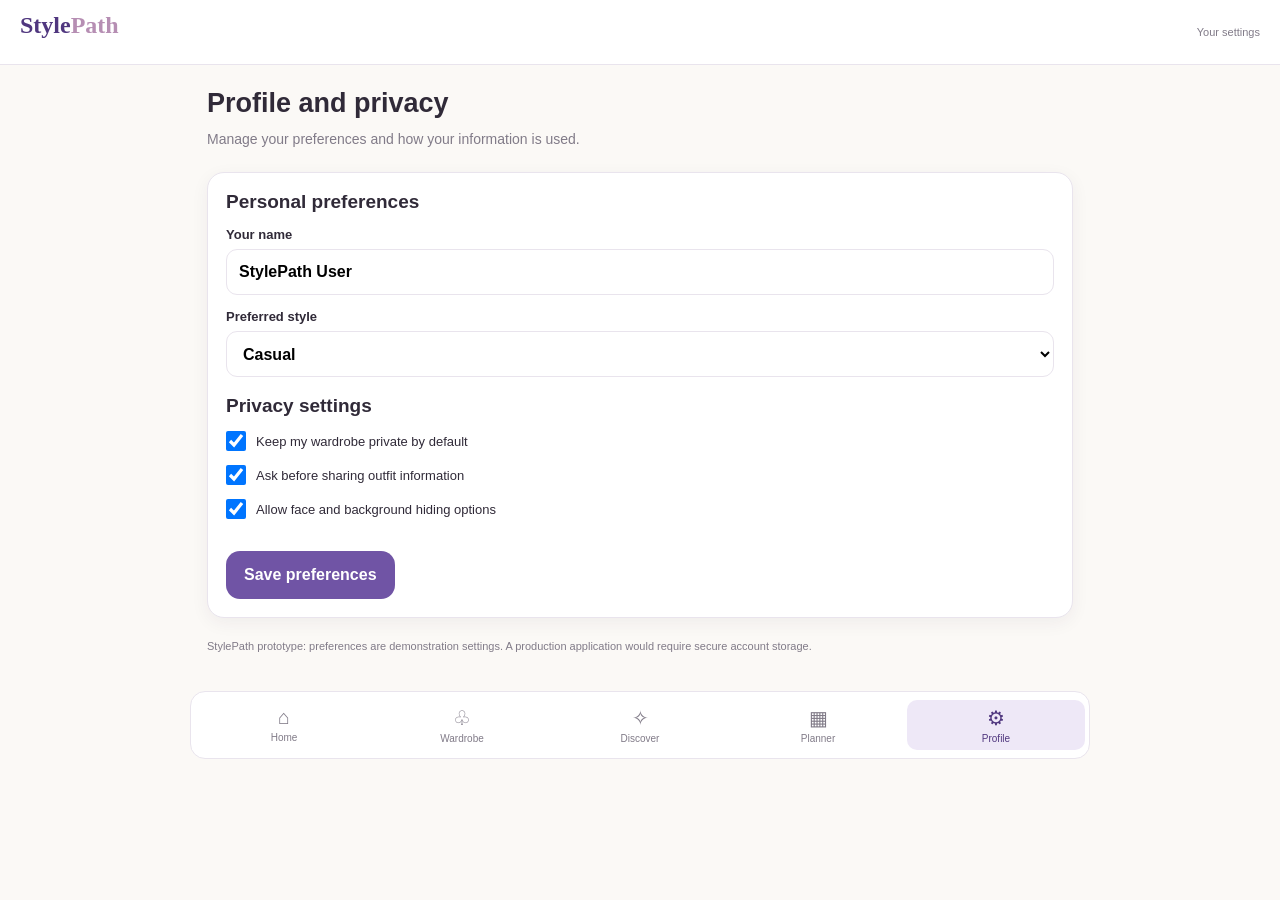
==== profile.html @ 41efa647 "initial commit" ====
<!DOCTYPE html>
<html lang="en">
<head>
  <meta charset="UTF-8">
  <meta name="viewport" content="width=device-width, initial-scale=1">
  <title>StylePath | Profile</title>
  <link rel="stylesheet" href="style.css">
</head>
<body>

<header class="topbar">
  <h2 class="top-brand">Style<span>Path</span></h2>
  <small>Your settings</small>
</header>

<main class="main">

  <h1>Profile and privacy</h1>
  <p class="subtitle">
    Manage your preferences and how your information is used.
  </p>

  <section class="card">

    <h2>Personal preferences</h2>

    <label>Your name
      <input id="profileName" value="StylePath User">
    </label>

    <label>Preferred style
      <select id="preferredStyle">
        <option>Casual</option>
        <option>Minimalist</option>
        <option>Smart casual</option>
        <option>Classic</option>
        <option>Creative</option>
      </select>
    </label>

    <h2 class="spaced">Privacy settings</h2>

    <label class="checkbox-label">
      <input type="checkbox" checked>
      Keep my wardrobe private by default
    </label>

    <label class="checkbox-label">
      <input type="checkbox" checked>
      Ask before sharing outfit information
    </label>

    <label class="checkbox-label">
      <input type="checkbox" checked>
      Allow face and background hiding options
    </label>

    <button class="btn spaced" onclick="saveProfile()">
      Save preferences
    </button>

    <div id="profileMessage"></div>

  </section>

  <p class="footer-note">
    StylePath prototype: preferences are demonstration settings.
    A production application would require secure account storage.
  </p>

</main>

<nav class="bottom-nav">
  <a href="home.html">⌂<span>Home</span></a>
  <a href="wardrobe.html">♧<span>Wardrobe</span></a>
  <a href="discover.html">✧<span>Discover</span></a>
  <a href="planner.html">▦<span>Planner</span></a>
  <a class="active" href="profile.html">⚙<span>Profile</span></a>
</nav>

<script src="script.js"></script>
</body>
</html>
---- style.css ----
:root {
  --purple: #7054a5;
  --purple-dark: #50377f;
  --lavender: #eee8f7;
  --cream: #fbf9f6;
  --ink: #302a38;
  --muted: #817b88;
  --border: #e9e4ed;
}

* {
  box-sizing: border-box;
  margin: 0;
  padding: 0;
}

body {
  font-family: -apple-system, BlinkMacSystemFont, "Segoe UI", sans-serif;
  background: var(--cream);
  color: var(--ink);
  min-height: 100vh;
  min-height: 100dvh;
  overflow-x: hidden;
}

a {
  text-decoration: none;
}

button, input, select, textarea {
  font: inherit;
}

.hidden {
  display: none !important;
}

.topbar {
  height: 65px;
  padding: 0 20px;
  display: flex;
  justify-content: space-between;
  align-items: center;
  background: white;
  border-bottom: 1px solid var(--border);
  position: sticky;
  top: 0;
  z-index: 20;
}

.top-brand {
  font-family: Georgia, serif;
  font-size: 24px;
  color: var(--purple-dark);
}

.top-brand span {
  color: #b68eb3;
}

.topbar small {
  color: var(--muted);
  font-size: 11px;
}

.main {
  width: 100%;
  max-width: 480px;
  margin: auto;
  padding: 23px 17px 110px;
}

h1 {
  font-size: 27px;
  margin-bottom: 9px;
}

h2 {
  font-size: 19px;
  margin-bottom: 14px;
}

p {
  line-height: 1.6;
}

.subtitle {
  color: var(--muted);
  font-size: 14px;
  margin-bottom: 22px;
}

.card {
  background: white;
  border: 1px solid var(--border);
  border-radius: 17px;
  padding: 18px;
  margin-bottom: 15px;
  box-shadow: 0 5px 18px rgba(55, 39, 76, .06);
}

.hero-card {
  background: linear-gradient(120deg, #eee7f7, #f8eaf0);
  border-radius: 20px;
  padding: 23px;
  margin-bottom: 22px;
}

.hero-card p {
  color: #62586d;
  font-size: 14px;
  margin: 12px 0 18px;
}

.btn {
  display: inline-block;
  border: none;
  border-radius: 14px;
  padding: 14px 18px;
  min-height: 48px;
  background: var(--purple);
  color: white;
  font-weight: 600;
  text-align: center;
}

.btn-secondary {
  background: var(--lavender);
  color: var(--purple-dark);
}

.btn-outline {
  background: white;
  color: var(--purple);
  border: 1px solid #d9cde9;
}

.btn-danger {
  background: #f7e8e8;
  color: #9b4d4d;
}

.btn-small {
  padding: 10px 13px;
  min-height: 40px;
  font-size: 13px;
}

.three-grid {
  display: grid;
  grid-template-columns: repeat(2, minmax(0, 1fr));
  gap: 12px;
}

.stat {
  font-size: 25px;
  font-weight: bold;
  color: var(--purple-dark);
}

.stat-label {
  color: var(--muted);
  font-size: 11px;
}

input, select, textarea {
  display: block;
  width: 100%;
  min-height: 46px;
  border: 1px solid var(--border);
  border-radius: 11px;
  padding: 12px;
  background: white;
  margin-top: 7px;
  font-size: 16px;
}

textarea {
  resize: vertical;
}

label {
  display: block;
  font-size: 13px;
  font-weight: 600;
  margin: 14px 0;
}

.checkbox-label {
  display: flex;
  align-items: center;
  gap: 10px;
  font-weight: normal;
  line-height: 1.5;
}

.checkbox-label input {
  width: 20px;
  height: 20px;
  min-height: 20px;
  margin: 0;
  flex-shrink: 0;
}

.spaced {
  margin-top: 18px;
}

.muted {
  color: var(--muted);
  font-size: 13px;
}

.bottom-nav {
  position: fixed;
  z-index: 30;
  bottom: 0;
  left: 0;
  right: 0;
  display: flex;
  justify-content: space-around;
  align-items: center;
  background: white;
  border-top: 1px solid var(--border);
  padding: 8px 4px max(8px, env(safe-area-inset-bottom));
}

.bottom-nav a {
  flex: 1;
  min-width: 0;
  color: #817b88;
  font-size: 20px;
  text-align: center;
  padding: 6px 2px;
  border-radius: 10px;
}

.bottom-nav a span {
  display: block;
  font-size: 10px;
  margin-top: 3px;
}

.bottom-nav a.active {
  background: var(--lavender);
  color: var(--purple-dark);
}

.splash-page {
  min-height: 100vh;
  min-height: 100dvh;
  display: flex;
  justify-content: center;
  align-items: center;
  padding: 25px;
  text-align: center;
  background: linear-gradient(145deg, #f7eaf2, #eee7f5);
}

.splash-content {
  max-width: 360px;
}

.logo-mark {
  width: 105px;
  height: 105px;
  border-radius: 32px;
  background: var(--purple);
  color: white;
  display: flex;
  align-items: center;
  justify-content: center;
  font-size: 49px;
  font-weight: bold;
  margin: 0 auto 22px;
}

.brand-name {
  font-family: Georgia, serif;
  font-size: 46px;
  color: var(--purple-dark);
}

.tagline {
  color: var(--muted);
  letter-spacing: 2px;
  margin: 12px 0 25px;
}

.splash-description {
  color: #625b6c;
  line-height: 1.7;
  margin-bottom: 28px;
}

.splash-content .btn {
  width: 100%;
}

.outfit-visual {
  background: #f4eff8;
  min-height: 145px;
  border-radius: 14px;
  display: flex;
  align-items: center;
  justify-content: center;
  gap: 9px;
  font-size: 38px;
  margin-bottom: 15px;
}

.reason {
  background: #f2f7f3;
  color: #426b54;
  padding: 14px;
  border-radius: 11px;
  font-size: 13px;
  line-height: 1.6;
  margin: 13px 0;
}

.pill {
  display: inline-block;
  background: var(--lavender);
  color: var(--purple-dark);
  padding: 6px 10px;
  border-radius: 30px;
  font-size: 11px;
  margin: 3px;
}

.day-row {
  display: flex;
  align-items: center;
  justify-content: space-between;
  gap: 10px;
  border-bottom: 1px solid var(--border);
  padding: 15px 0;
}

.day-row:last-child {
  border-bottom: none;
}

.footer-note {
  color: var(--muted);
  font-size: 11px;
  margin-top: 20px;
}

@media (min-width: 700px) {
  .main {
    max-width: 900px;
    padding-bottom: 35px;
  }

  .bottom-nav {
    position: static;
    max-width: 900px;
    margin: auto;
    border: 1px solid var(--border);
    border-radius: 15px;
  }

  .three-grid {
    grid-template-columns: repeat(3, minmax(0, 1fr));
  }
}
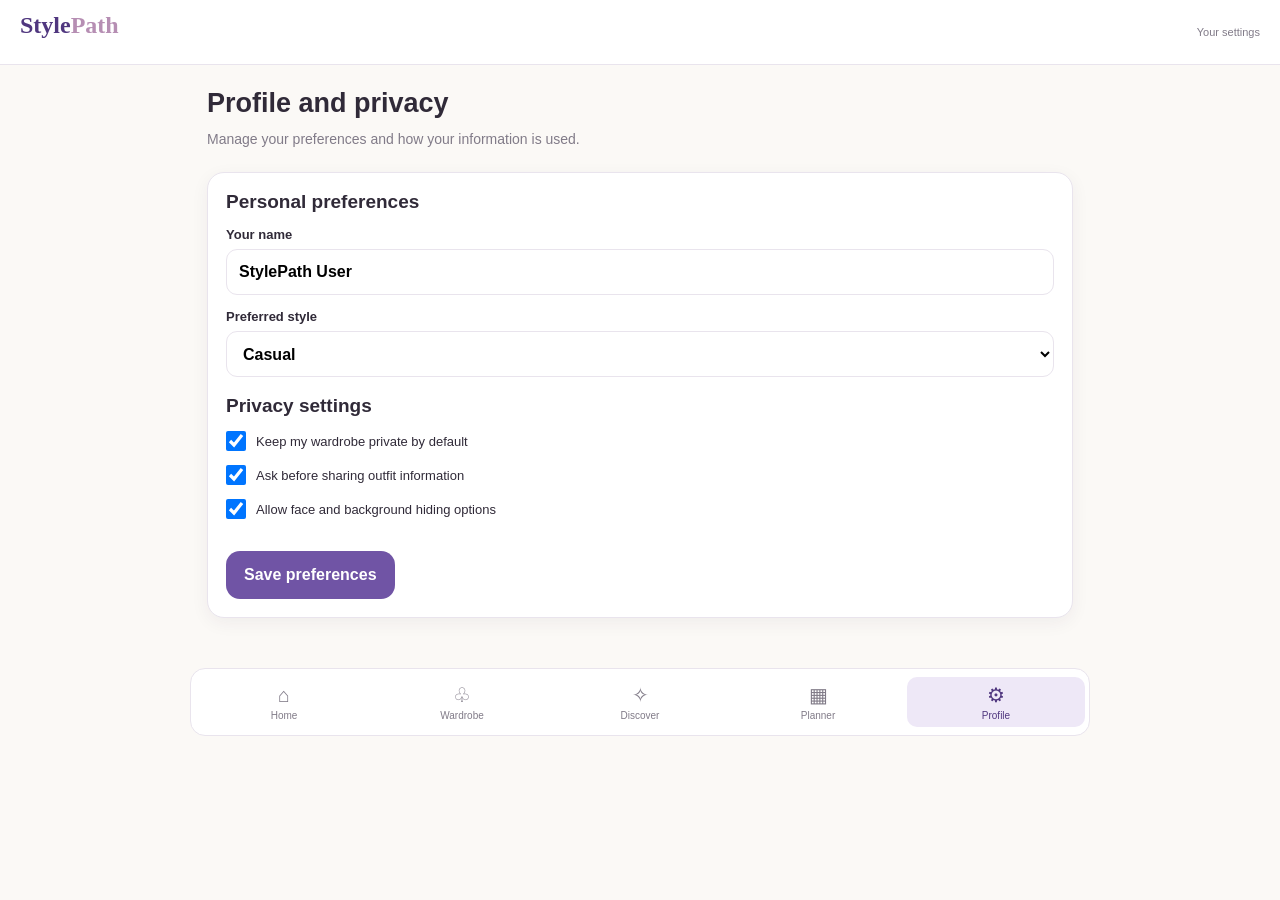
==== commit 34a5d982: "fix text footer" ====
--- a/profile.html
+++ b/profile.html
@@ -64,10 +64,6 @@
 
   </section>
 
-  <p class="footer-note">
-    StylePath prototype: preferences are demonstration settings.
-    A production application would require secure account storage.
-  </p>
 
 </main>
 
